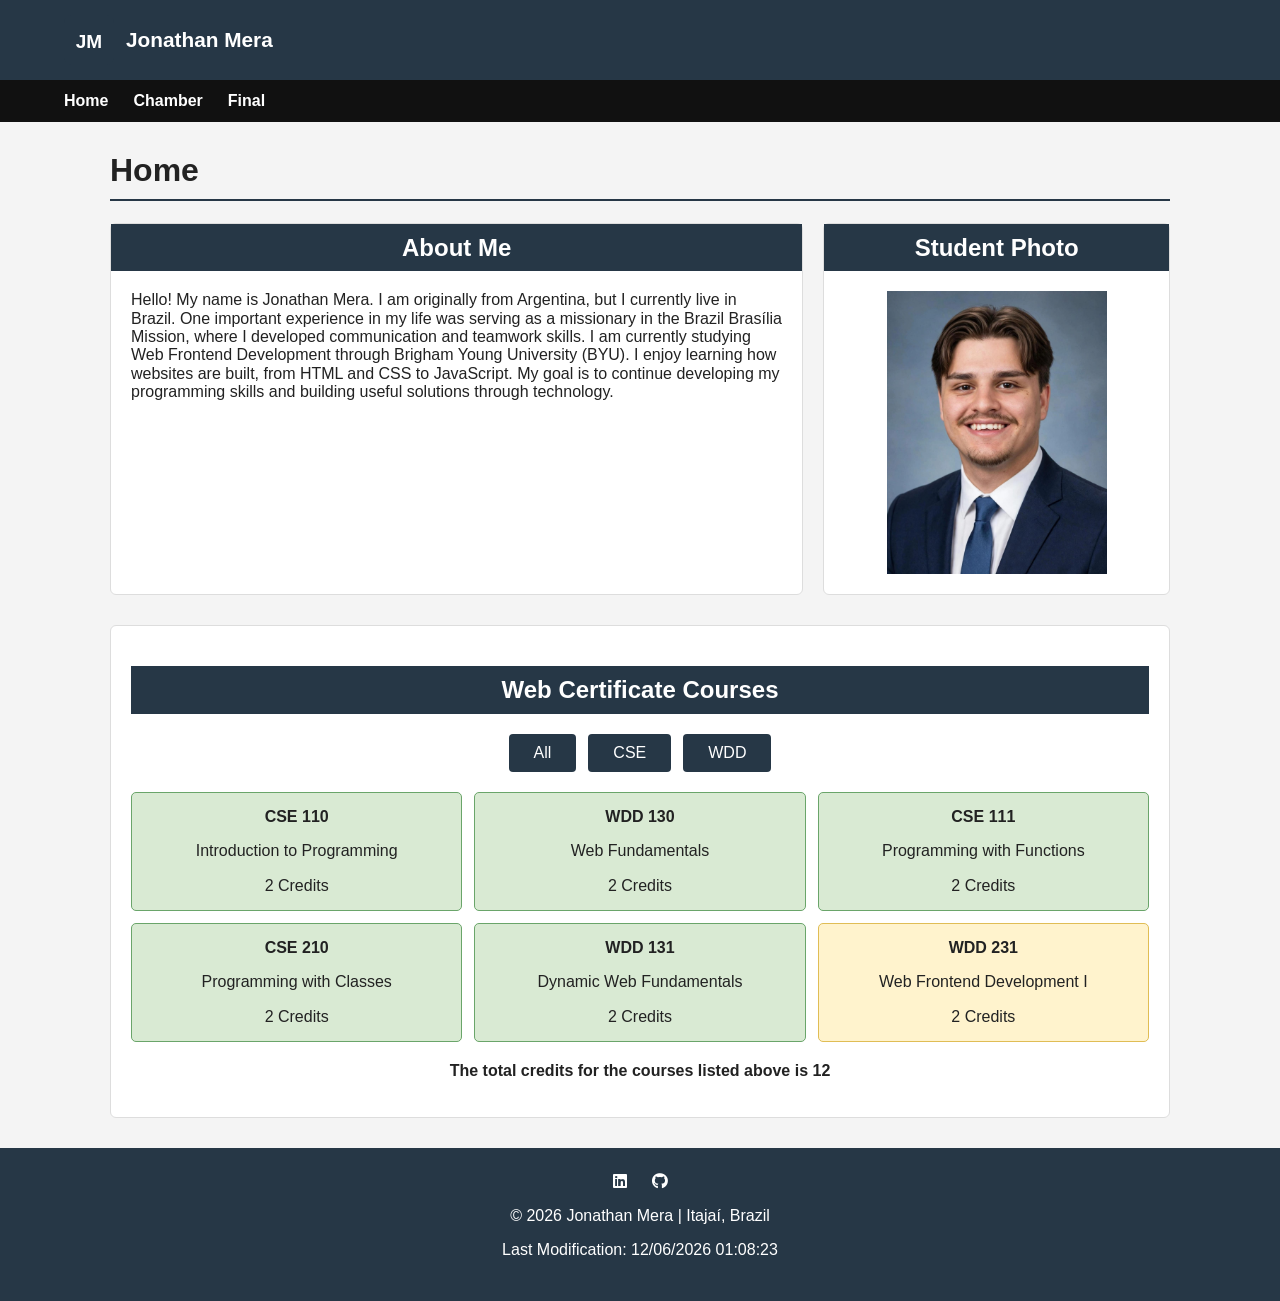
==== index.html @ 02445df8 ""Complete W01 Course Home Page"" ====
<!DOCTYPE html>
<html lang="en">
<head>
    <meta charset="UTF-8">
    <meta name="viewport" content="width=device-width, initial-scale=1.0">
    <meta name="description" content="WDD231 course home page for Jonathan Mera.">
    <meta name="author" content="Jonathan Mera">

    <title>WDD231 - Course Home</title>

    <link rel="stylesheet" href="styles/normalize.css">
    <link rel="stylesheet" href="styles/style.css">
    <script src="scripts/main.js" defer></script>
    <link rel="stylesheet" href="https://cdnjs.cloudflare.com/ajax/libs/font-awesome/6.7.2/css/all.min.css">
</head>

<body>

    
<header>
    <div class="site-branding">
        <img src="images/logo-new.svg" alt="Jonathan Mera logo">
        <span>Jonathan Mera</span>
    </div>

    <button id="menuButton" class="menu-button"
            aria-label="Open navigation menu"
            aria-expanded="false">
        ☰
    </button>

    <nav id="mainNav">
        <a href="index.html">Home</a>
        <a href="chamber/index.html">Chamber</a>
        <a href="final/index.html">Final</a>
    </nav>
</header>

   
<main>
    <h1>Home</h1>

    <div class="about-section">
        <section class="about-me">
            <h2>About Me</h2>
            <p>
                Hello! My name is Jonathan Mera. I am originally
                from Argentina, but I currently live in Brazil.
                One important experience in my life was serving
                as a missionary in the Brazil Brasília Mission,
                where I developed communication and teamwork skills.

                I am currently studying Web Frontend Development
                through Brigham Young University (BYU). I enjoy
                learning how websites are built, from HTML and CSS
                to JavaScript. My goal is to continue developing
                my programming skills and building useful solutions
                through technology.
            </p>
        </section>

        <section class="student-photo">
            <h2>Student Photo</h2>
            <img src="images/picture.jpg"
                 alt="Portrait of Jonathan Mera">
        </section>
    </div>

    <section class="course-section">
        <h2>Web Certificate Courses</h2>

        <div class="course-filters">
            <button type="button" data-filter="all">All</button>
            <button type="button" data-filter="CSE">CSE</button>
            <button type="button" data-filter="WDD">WDD</button>
        </div>

        <div id="courseList" class="course-list"></div>

        <p id="totalCredits"></p>
    </section>
</main>


    
<footer>
   <div class="social-links">
    <a href="https://www.linkedin.com/in/jonathan-nicolas-pacheco-mera-0b7870237?utm_source=share_via&utm_content=profile&utm_medium=member_android">
          <i class="fa-brands fa-linkedin"></i>
    </a>

    <a href="https://github.com/Jonathanmera-BYUI" target="_blank">
         <i class="fa-brands fa-github"></i>
    </a>

</div>

    <p>
        &copy; <span id="currentyear"></span>
        Jonathan Mera | Itajaí, Brazil
    </p>

    <p>Last Modification: <span id="lastModified"></span></p>
</footer>


</body>
</html>
---- styles/style.css ----
/* GENERAL */
* {
    box-sizing: border-box;
}

body {
    font-family: Arial, sans-serif;
    margin: 0;
    color: #222;
    background-color: #f4f4f4;
}

/* HEADER */
    header {
    background-color: #263746;
    color: white;
    padding: 0;
    display: flex;
    flex-direction: column;
    align-items: stretch;
    }

.site-branding {
    display: flex;
    align-items: center;
    gap: 12px;
    font-size: 1.3rem;
    font-weight: bold;
    padding: 15px 5%;
}

.site-branding img {
    width: 50px;
    height: 50px;
    object-fit: contain;
}

    nav {
    display: flex;
    gap: 25px;
    width: 100%;
    background-color: #111;
    padding: 12px 5%;
}


nav a {
    color: white;
    text-decoration: none;
    font-weight: bold;
}

.menu-button {
    display: none;
}

/* MAIN */
main {
    max-width: 1100px;
    margin: 30px auto;
    padding: 0 20px;
}

h1 {
    border-bottom: 2px solid #263746;
    padding-bottom: 10px;
}

/* ABOUT SECTION */
.about-section {
    display: grid;
    grid-template-columns: 2fr 1fr;
    gap: 20px;
    margin-bottom: 30px;
}

.about-me,
.student-photo,
.course-section {
    background-color: white;
    padding: 20px;
    border: 1px solid #ddd;
    border-radius: 6px;
}

.student-photo img {
    width: 100%;
    max-width: 220px;
    display: block;
    margin: 0 auto;
    
}

.student-photo h2 {
    text-align: center;
}

/* Section titles */
main section h2 {
    background-color: #263746;
    color: white;
    text-align: center;
    padding: 10px;
    width: 100%;
    box-sizing: border-box;
}

/* About Me title */
.about-me h2 {
    text-align: center;
    
} 

.about-me h2,
.student-photo h2 {
    margin: -20px -20px 20px;
    width: calc(100% + 40px);
}

/* COURSE SECTION */
.course-section {
    text-align: center;
}

.course-filters {
    display: flex;
    justify-content: center;
    gap: 12px;
    margin: 20px 0;
}

button {
    padding: 10px 25px;
    border: none;
    background-color: #263746;
    color: white;
    cursor: pointer;
    border-radius: 4px;
}

button:hover {
    background-color: #45647d;
}

.course-list {
    display: grid;
    grid-template-columns: repeat(3, 1fr);
    gap: 12px;
}

.course-card {
    padding: 15px;
    background-color: #e5e5e5;
    border: 1px solid #ccc;
    border-radius: 5px;
}

#totalCredits {
    font-weight: bold;
    margin-top: 20px;
}

/* COMPLETED COURSES */
.course-card.completed {
    background-color: #d9ead3;
    border-color: #6aa56a;
}

.course-card:not(.completed) {
    background-color: #fff3cd;
    border-color: #e0bd55;
}

/* FOOTER */
footer {
    background-color: #263746;
    color: white;
    text-align: center;
    padding: 25px 15px;
}

.social-links {
    display: flex;
    justify-content: center;
    gap: 25px;
    margin-bottom: 15px;
}

.social-links a {
    color: white;
}

/* MOBILE */
@media (max-width: 650px) {
    header {
        flex-direction: column;
        gap: 20px;
    }

    .menu-button {
        display: block;
    }

    nav {
        display: none;
        flex-direction: column;
        flex-wrap: wrap;
        justify-content: center;
    }

    nav.open {
        display: flex;
    }

    .about-section {
        grid-template-columns: 1fr;
    }

    .course-list {
        grid-template-columns: 1fr;
    }
}
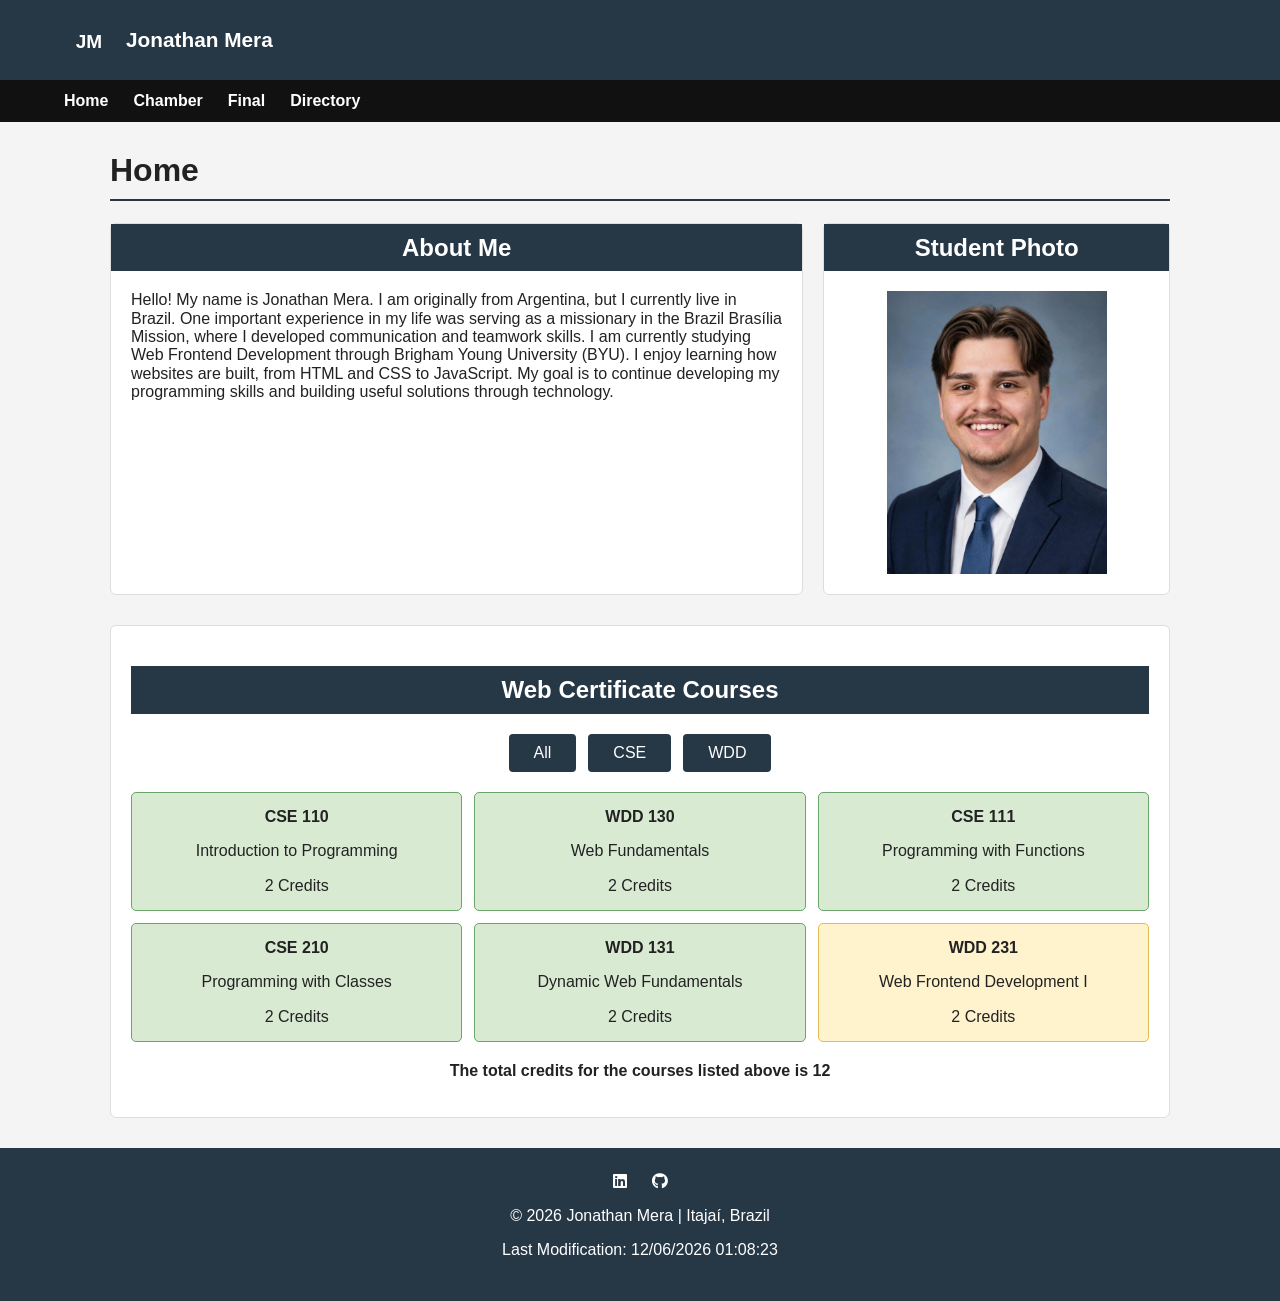
==== commit b1f1045b: "Complete W02 Directory Page" ====
--- a/index.html
+++ b/index.html
@@ -6,12 +6,19 @@
     <meta name="description" content="WDD231 course home page for Jonathan Mera.">
     <meta name="author" content="Jonathan Mera">
 
+    <!-- Open Graph Meta Tags -->
+    <meta property="og:title" content="Jonathan Mera - WDD231 Course Home">
+    <meta property="og:description" content="Explore my web development courses, projects, and learning journey.">
+    <meta property="og:image" content="https://jonathanmera-byui.github.io/wdd231/images/picture.jpg">
+    <meta property="og:url" content="https://jonathanmera-byui.github.io/wdd231/">
+
     <title>WDD231 - Course Home</title>
 
     <link rel="stylesheet" href="styles/normalize.css">
     <link rel="stylesheet" href="styles/style.css">
     <script src="scripts/main.js" defer></script>
     <link rel="stylesheet" href="https://cdnjs.cloudflare.com/ajax/libs/font-awesome/6.7.2/css/all.min.css">
+    <link rel="icon" href="favicon.ico">
 </head>
 
 <body>
@@ -33,6 +40,7 @@
         <a href="index.html">Home</a>
         <a href="chamber/index.html">Chamber</a>
         <a href="final/index.html">Final</a>
+        <a href="chamber/directory.html">Directory</a>
     </nav>
 </header>
 
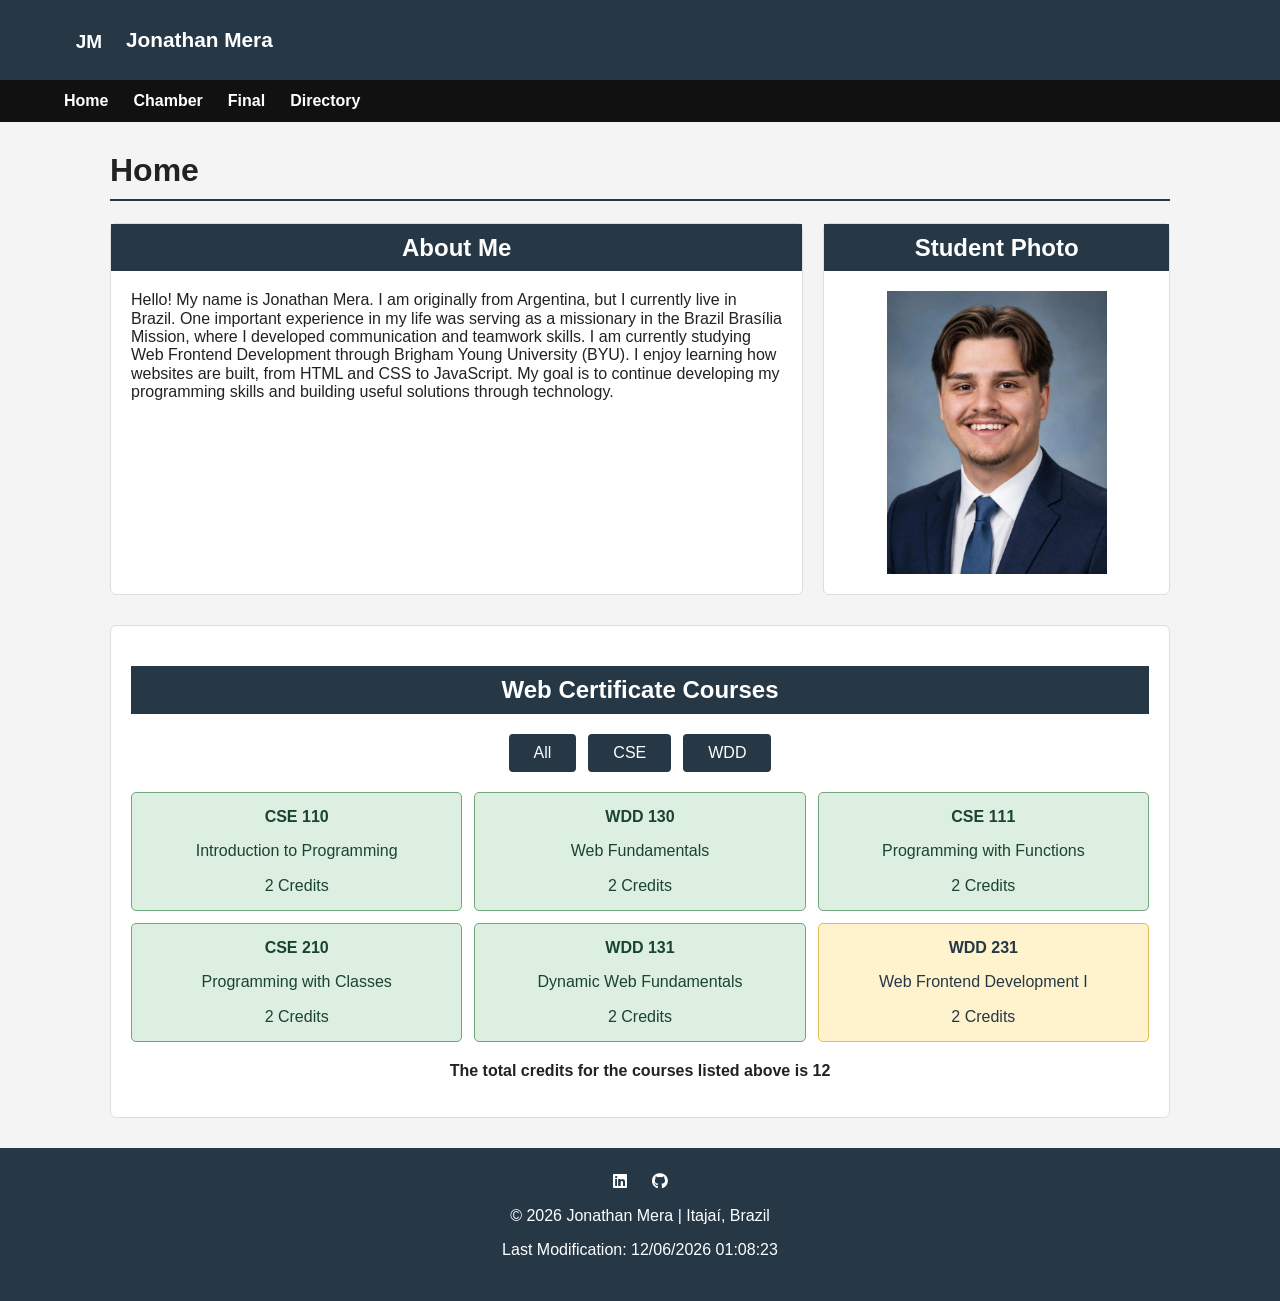
==== commit fbef91ea: "implement course modals" ====
--- a/index.html
+++ b/index.html
@@ -87,10 +87,23 @@
 
         <p id="totalCredits"></p>
     </section>
+
+<dialog id="course-details">
+    <button id="closeModal" type="button" aria-label="Close dialog">
+    &times;
+</button>
+
+    <h2 id="courseTitle"></h2>
+
+    <p><strong>Subject:</strong> <span id="courseSubject"></span></p>
+    <p><strong>Credits:</strong> <span id="courseCredits"></span></p>
+    <p><strong>Description:</strong> <span id="courseDescription"></span></p>
+    <p><strong>Certificate:</strong> <span id="courseCertificate"></span></p>
+    <p><strong>Technology Stack:</strong> <span id="courseTechnology"></span></p>
+</dialog>
+
 </main>
 
-
-    
 <footer>
    <div class="social-links">
     <a href="https://www.linkedin.com/in/jonathan-nicolas-pacheco-mera-0b7870237?utm_source=share_via&utm_content=profile&utm_medium=member_android">
--- a/styles/style.css
+++ b/styles/style.css
@@ -162,10 +162,25 @@
 }
 
 /* COMPLETED COURSES */
+
+.course-card {
+    background-color: #f1f5f9;
+    color: #263746;
+    border: 1px solid #64748b;
+    cursor: pointer;
+}
+
 .course-card.completed {
-    background-color: #d9ead3;
-    border-color: #6aa56a;
-}
+    background-color: #dcefe0;
+    color: #1b4332;
+    border-color: #70a77b;
+}
+
+.course-card:hover {
+    background-color: #c8dfcf;
+    color: #183b2a;
+}
+
 
 .course-card:not(.completed) {
     background-color: #fff3cd;
@@ -220,4 +235,40 @@
     .course-list {
         grid-template-columns: 1fr;
     }
-}+}
+
+
+dialog {
+    width: 90%;
+    max-width: 500px;
+    border: none;
+    border-radius: 12px;
+    padding: 2rem;
+    box-shadow: 0 5px 20px rgba(0, 0, 0, 0.3);
+}
+
+dialog::backdrop {
+    background: rgba(0, 0, 0, 0.6);
+}
+
+dialog h2 {
+    color: #1d3557;
+    margin-top: 0;
+}
+
+#closeModal {
+    display: block;
+    margin-left: auto;
+    border: none;
+    background: #1d3557;
+    color: white;
+    font-size: 1.4rem;
+    border-radius: 6px;
+    padding: 0.3rem 0.7rem;
+    cursor: pointer;
+}
+
+dialog p {
+    line-height: 1.5;
+    margin: 0.8rem 0;
+}
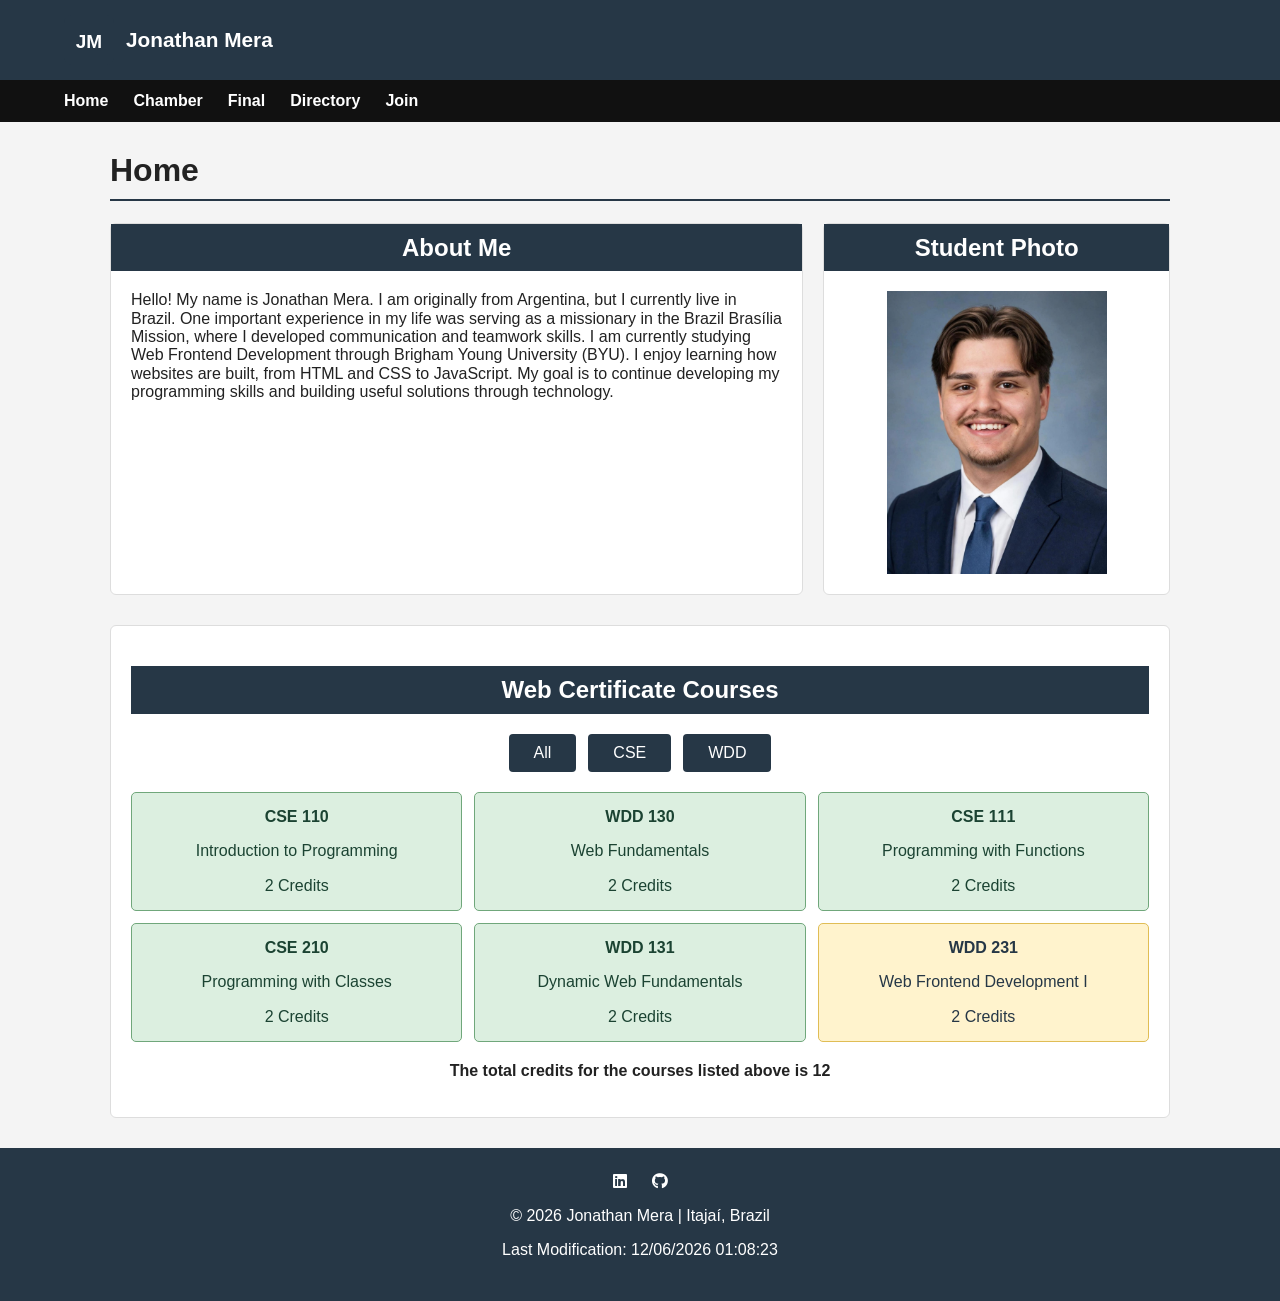
==== commit 1409eeb4: "Complete Chamber of Commerce Join page" ====
--- a/index.html
+++ b/index.html
@@ -37,11 +37,12 @@
     </button>
 
     <nav id="mainNav">
-        <a href="index.html">Home</a>
-        <a href="chamber/index.html">Chamber</a>
-        <a href="final/index.html">Final</a>
-        <a href="chamber/directory.html">Directory</a>
-    </nav>
+    <a href="index.html">Home</a>
+    <a href="chamber/index.html">Chamber</a>
+    <a href="final/index.html">Final</a>
+    <a href="chamber/directory.html">Directory</a>
+    <a href="chamber/join.html">Join</a>
+</nav>
 </header>
 
    
